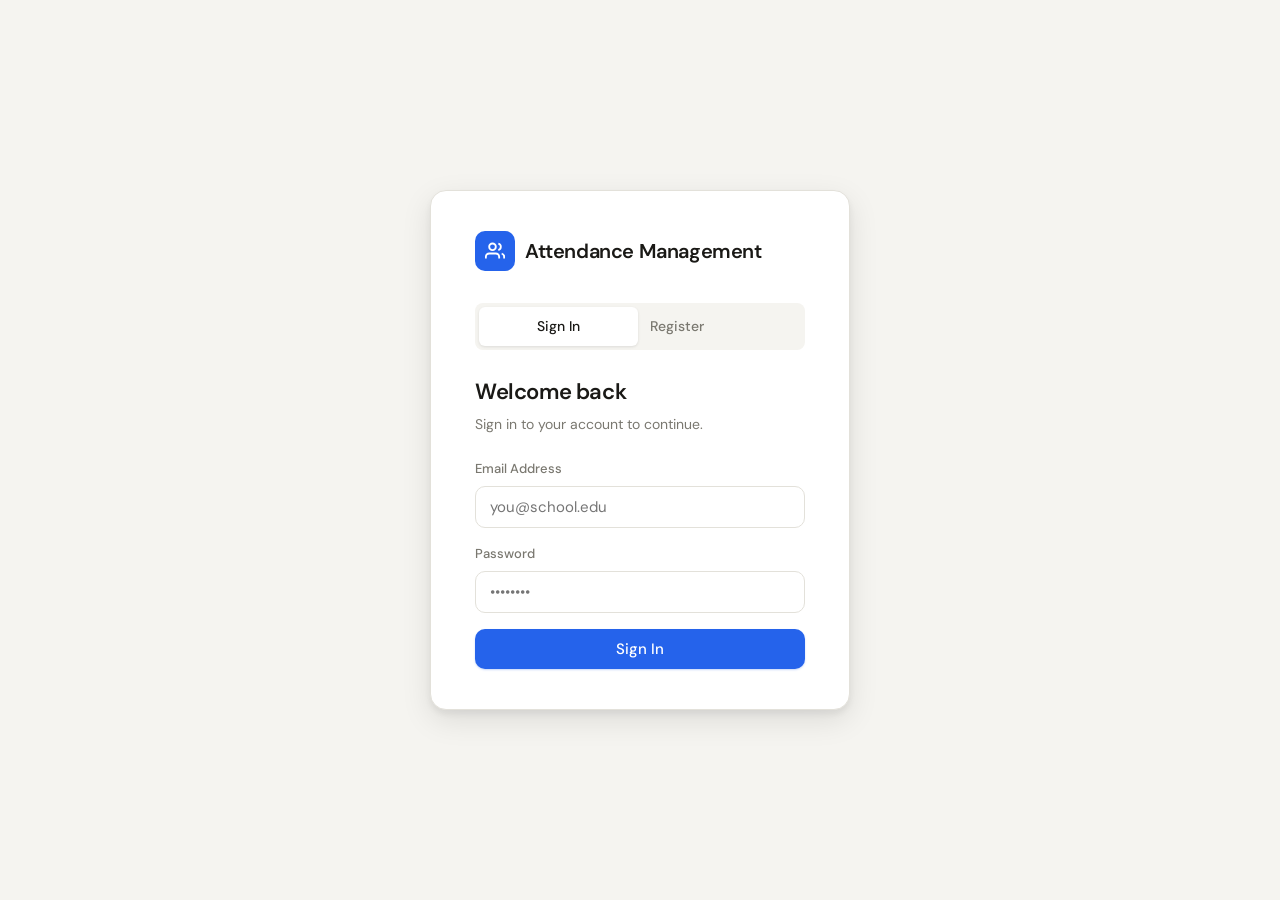
==== Attendance-System/Front-End/index.html @ 4b064007 "first commit" ====
<!DOCTYPE html>
<html lang="en">
<head>
<meta charset="UTF-8"/>
<meta name="viewport" content="width=device-width, initial-scale=1.0"/>
<title>Attendance Management</title>
<link rel="preconnect" href="https://fonts.googleapis.com"/>
<link rel="preconnect" href="https://fonts.gstatic.com" crossorigin/>
<link href="https://fonts.googleapis.com/css2?family=DM+Sans:ital,opsz,wght@0,9..40,300;0,9..40,400;0,9..40,500;0,9..40,600;1,9..40,300&family=DM+Mono:wght@400;500&display=swap" rel="stylesheet"/>
<link rel="stylesheet" href="styles.css">
</head>
<body>

<!-- ═══════════════════════════════════════════════════════════════
     AUTH PAGE
════════════════════════════════════════════════════════════════════ -->
<div id="auth-page" class="page active">
  <div class="auth-card">

    <div class="auth-logo">
      <div class="logo-icon">
        <svg width="20" height="20" viewBox="0 0 24 24" fill="none" stroke="currentColor" stroke-width="2.2"><path d="M17 21v-2a4 4 0 0 0-4-4H5a4 4 0 0 0-4 4v2"/><circle cx="9" cy="7" r="4"/><path d="M23 21v-2a4 4 0 0 0-3-3.87"/><path d="M16 3.13a4 4 0 0 1 0 7.75"/></svg>
      </div>
      <span>Attendance Management</span>
    </div>

    <div class="auth-tabs">
      <button class="auth-tab active" onclick="switchAuthTab('login')">Sign In</button>
      <a class="auth-tab" href="register.html">Register</a>
    </div>

    <!-- LOGIN -->
    <div id="login-form" class="auth-form active">
      <h2 class="form-title">Welcome back</h2>
      <p class="form-sub">Sign in to your account to continue.</p>

      <div id="login-alert" class="alert alert-error">
        <svg width="15" height="15" viewBox="0 0 24 24" fill="none" stroke="currentColor" stroke-width="2"><circle cx="12" cy="12" r="10"/><line x1="15" y1="9" x2="9" y2="15"/><line x1="9" y1="9" x2="15" y2="15"/></svg>
        <span id="login-alert-msg"></span>
      </div>

      <div class="field">
        <label>Email Address</label>
        <input type="email" id="login-email" placeholder="you@school.edu"/>
      </div>
      <div class="field">
        <label>Password</label>
        <input type="password" id="login-password" placeholder="••••••••"
               onkeydown="if(event.key==='Enter')doLogin()"/>
      </div>

      <button class="btn btn-primary btn-full" onclick="doLogin()">
        <span id="login-btn-text">Sign In</span>
        <div class="spinner" id="login-spinner"></div>
      </button>
    </div>

  </div>
</div><!-- /#auth-page -->




</body>
<script src="script.js"></script>
</html>
---- Attendance-System/Front-End/styles.css ----
/* ── Reset & Variables ─────────────────────────────── */
*, *::before, *::after { box-sizing: border-box; margin: 0; padding: 0; }

:root {
  --bg:       #F5F4F0;
  --surface:  #FFFFFF;
  --border:   #E3E1DA;
  --text:     #1A1916;
  --muted:    #7A7870;
  --accent:   #2563EB;
  --accent-h: #1D4ED8;
  --green:    #16A34A;
  --green-bg: #F0FDF4;
  --amber:    #D97706;
  --amber-bg: #FFFBEB;
  --red:      #DC2626;
  --red-bg:   #FEF2F2;
  --radius:   10px;
  --shadow:   0 1px 3px rgba(0,0,0,.08), 0 4px 16px rgba(0,0,0,.05);
  --shadow-lg:0 4px 6px rgba(0,0,0,.06), 0 10px 30px rgba(0,0,0,.10);
  --font:     'DM Sans', sans-serif;
  --mono:     'DM Mono', monospace;
}

body {
  font-family: var(--font);
  background: var(--bg);
  color: var(--text);
  min-height: 100vh;
  font-size: 15px;
  line-height: 1.6;
}

/* ── Page skeleton ─────────────────────────────────── */
.page { display: none; }
.page.active { display: block; }

/* ── Auth Page ─────────────────────────────────────── */
#auth-page {
  min-height: 100vh;
  display: flex;
  align-items: center;
  justify-content: center;
  padding: 24px;
  background: var(--bg);
}

.auth-card {
  background: var(--surface);
  border: 1px solid var(--border);
  border-radius: 16px;
  padding: 40px 44px;
  width: 100%;
  max-width: 420px;
  box-shadow: var(--shadow-lg);
  animation: slideUp .35s ease;
}

.auth-logo {
  display: flex;
  align-items: center;
  gap: 10px;
  margin-bottom: 32px;
}
.auth-logo .logo-icon {
  width: 40px; height: 40px;
  background: var(--accent);
  border-radius: 10px;
  display: flex; align-items: center; justify-content: center;
}
.auth-logo .logo-icon svg { color: #fff; }
.auth-logo span {
  font-size: 20px; font-weight: 600; letter-spacing: -.4px;
}

.auth-tabs {
  display: flex;
  gap: 4px;
  background: var(--bg);
  border-radius: 8px;
  padding: 4px;
  margin-bottom: 24px;
}
.auth-tab {
  flex: 1; padding: 8px;
  border: none; background: transparent;
  border-radius: 6px; cursor: pointer;
  font-family: var(--font); font-size: 14px; font-weight: 500;
  color: var(--muted); transition: all .2s;
  text-decoration: none;
}
.auth-tab.active {
  background: var(--surface);
  color: var(--text);
  box-shadow: 0 1px 3px rgba(0,0,0,.1);
}

.auth-form { display: none; }
.auth-form.active { display: block; }

h2.form-title {
  font-size: 22px; font-weight: 600;
  letter-spacing: -.4px; margin-bottom: 4px;
}
.form-sub { color: var(--muted); font-size: 14px; margin-bottom: 24px; }

/* ── Form Controls ─────────────────────────────────── */
.field { margin-bottom: 16px; }
.field label {
  display: block;
  font-size: 13px; font-weight: 500;
  color: var(--muted); margin-bottom: 6px;
}
.field input, .field select, .field textarea {
  width: 100%;
  padding: 10px 14px;
  border: 1px solid var(--border);
  border-radius: var(--radius);
  font-family: var(--font); font-size: 15px;
  background: var(--surface); color: var(--text);
  outline: none;
  transition: border-color .2s, box-shadow .2s;
}
.field input:focus, .field select:focus, .field textarea:focus {
  border-color: var(--accent);
  box-shadow: 0 0 0 3px rgba(37,99,235,.12);
}
.field-row { display: grid; grid-template-columns: 1fr 1fr; gap: 12px; }

/* Role Toggle */
.role-toggle {
  display: flex; gap: 8px; margin-bottom: 16px;
}
.role-btn {
  flex: 1; padding: 10px 8px;
  border: 1px solid var(--border);
  border-radius: var(--radius); background: var(--surface);
  cursor: pointer; font-family: var(--font);
  font-size: 14px; font-weight: 500;
  color: var(--muted); transition: all .2s;
  display: flex; align-items: center; justify-content: center; gap: 6px;
}
.role-btn.active {
  border-color: var(--accent);
  background: #EFF6FF;
  color: var(--accent);
}

/* ── Buttons ───────────────────────────────────────── */
.btn {
  display: inline-flex; align-items: center; justify-content: center;
  gap: 7px; padding: 10px 20px;
  border: none; border-radius: var(--radius);
  font-family: var(--font); font-size: 15px; font-weight: 500;
  cursor: pointer; transition: all .15s; text-decoration: none;
}
.btn-primary {
  background: var(--accent); color: #fff;
  box-shadow: 0 1px 2px rgba(37,99,235,.25);
}
.btn-primary:hover { background: var(--accent-h); }
.btn-primary:active { transform: translateY(1px); }

.btn-ghost {
  background: transparent; color: var(--muted); border: 1px solid var(--border);
}
.btn-ghost:hover { background: var(--bg); color: var(--text); }

.btn-danger { background: var(--red-bg); color: var(--red); border: 1px solid #FECACA; }
.btn-danger:hover { background: #FEE2E2; }

.btn-sm { padding: 6px 14px; font-size: 13px; }
.btn-full { width: 100%; }

.btn[disabled] { opacity:.5; cursor:not-allowed; }

/* ── App Shell ─────────────────────────────────────── */
#app-page {
  min-height: 100vh;
  display: flex; flex-direction: column;
}

/* ── Top Nav ───────────────────────────────────────── */
.topnav {
  background: var(--surface);
  border-bottom: 1px solid var(--border);
  padding: 0 24px;
  height: 58px;
  display: flex; align-items: center; justify-content: space-between;
  position: sticky; top: 0; z-index: 100;
}
.nav-brand { display: flex; align-items: center; gap: 8px; font-weight: 600; font-size: 16px; }
.nav-brand .dot {
  width: 28px; height: 28px; background: var(--accent);
  border-radius: 7px; display: flex; align-items: center; justify-content: center;
}
.nav-brand .dot svg { color: #fff; }
.nav-right { display: flex; align-items: center; gap: 12px; }
.nav-user {
  font-size: 13px; color: var(--muted);
}
.nav-user strong { color: var(--text); font-weight: 500; }

/* ── Sidebar + Content Layout ──────────────────────── */
.app-body {
  flex: 1; display: flex;
}
.sidebar {
  width: 220px; min-width: 220px;
  background: var(--surface);
  border-right: 1px solid var(--border);
  padding: 20px 12px;
  display: flex; flex-direction: column; gap: 4px;
}
.nav-item {
  display: flex; align-items: center; gap: 10px;
  padding: 9px 12px; border-radius: 8px;
  cursor: pointer; font-size: 14px; font-weight: 500;
  color: var(--muted); transition: all .15s;
  border: none; background: transparent;
  font-family: var(--font); width: 100%;
}
.nav-item:hover { background: var(--bg); color: var(--text); }
.nav-item.active { background: #EFF6FF; color: var(--accent); }
.nav-item svg { flex-shrink: 0; }

.content {
  flex: 1; padding: 28px 32px;
  overflow-y: auto; max-width: 1000px;
}

/* ── Panel / View ──────────────────────────────────── */
.panel { display: none; }
.panel.active { display: block; }

.panel-header {
  margin-bottom: 24px;
  display: flex; align-items: flex-start;
  justify-content: space-between; gap: 16px;
}
.panel-header h1 {
  font-size: 22px; font-weight: 600; letter-spacing: -.4px;
}
.panel-header p { font-size: 14px; color: var(--muted); margin-top: 2px; }

/* ── Cards ─────────────────────────────────────────── */
.card {
  background: var(--surface);
  border: 1px solid var(--border);
  border-radius: 12px;
  padding: 24px;
  box-shadow: var(--shadow);
}

.stat-grid {
  display: grid; grid-template-columns: repeat(auto-fit, minmax(150px,1fr));
  gap: 16px; margin-bottom: 28px;
}
.stat-card {
  background: var(--surface);
  border: 1px solid var(--border);
  border-radius: 12px;
  padding: 20px 22px;
}
.stat-card .stat-label {
  font-size: 12px; font-weight: 500;
  color: var(--muted); text-transform: uppercase; letter-spacing: .6px;
}
.stat-card .stat-value {
  font-size: 32px; font-weight: 600; letter-spacing: -1px;
  margin-top: 4px;
}

/* ── Table ─────────────────────────────────────────── */
.table-wrap {
  overflow-x: auto; border-radius: 10px;
  border: 1px solid var(--border);
}
table {
  width: 100%; border-collapse: collapse;
  font-size: 14px;
}
thead th {
  background: var(--bg); padding: 11px 16px;
  text-align: left; font-size: 12px; font-weight: 600;
  color: var(--muted); text-transform: uppercase; letter-spacing: .6px;
  border-bottom: 1px solid var(--border);
}
tbody tr { border-bottom: 1px solid var(--border); }
tbody tr:last-child { border-bottom: none; }
tbody td { padding: 12px 16px; }
tbody tr:hover { background: var(--bg); }

/* ── Badge ─────────────────────────────────────────── */
.badge {
  display: inline-flex; align-items: center; gap: 5px;
  padding: 3px 9px; border-radius: 20px;
  font-size: 12px; font-weight: 500;
}
.badge-green  { background: var(--green-bg); color: var(--green); }
.badge-amber  { background: var(--amber-bg); color: var(--amber); }
.badge-blue   { background: #EFF6FF; color: var(--accent); }
.badge-muted  { background: var(--bg); color: var(--muted); }

/* ── Code Display ──────────────────────────────────── */
.session-code {
  display: inline-block;
  font-family: var(--mono);
  font-size: 26px; letter-spacing: 6px;
  font-weight: 500;
  color: var(--accent);
  background: #EFF6FF;
  border: 2px dashed #BFDBFE;
  border-radius: 10px;
  padding: 14px 24px;
}

/* ── Confirm Box (Student) ─────────────────────────── */
.confirm-box {
  max-width: 440px;
}
.code-input-big {
  font-family: var(--mono);
  font-size: 24px; letter-spacing: 8px;
  text-align: center; text-transform: uppercase;
}

/* ── Alert ─────────────────────────────────────────── */
.alert {
  padding: 12px 16px; border-radius: var(--radius);
  font-size: 14px; margin-bottom: 16px;
  display: flex; align-items: center; gap: 8px;
}
.alert-error   { background: var(--red-bg);   color: var(--red);   border: 1px solid #FECACA; }
.alert-success { background: var(--green-bg); color: var(--green); border: 1px solid #BBF7D0; }
.alert-info    { background: #EFF6FF;          color: var(--accent);border: 1px solid #BFDBFE; }
.alert { display:none; }
.alert.show { display:flex; }

/* ── Modal ─────────────────────────────────────────── */
.overlay {
  position: fixed; inset: 0;
  background: rgba(0,0,0,.35);
  display: none; align-items: center; justify-content: center;
  z-index: 200; padding: 24px;
}
.overlay.open { display: flex; }
.modal {
  background: var(--surface); border-radius: 14px;
  padding: 28px 32px; width: 100%; max-width: 480px;
  box-shadow: var(--shadow-lg);
  animation: slideUp .25s ease;
}
.modal-header {
  display: flex; align-items: center; justify-content: space-between;
  margin-bottom: 20px;
}
.modal-title { font-size: 18px; font-weight: 600; letter-spacing: -.3px; }
.close-btn {
  background: none; border: none; cursor: pointer;
  color: var(--muted); padding: 4px; border-radius: 6px;
  transition: .15s;
}
.close-btn:hover { background: var(--bg); color: var(--text); }

/* ── Empty State ───────────────────────────────────── */
.empty {
  text-align: center; padding: 48px 24px;
  color: var(--muted);
}
.empty-icon { font-size: 36px; margin-bottom: 12px; }
.empty p { font-size: 14px; }

/* ── Loading Spinner ───────────────────────────────── */
.spinner {
  width: 18px; height: 18px; border-radius: 50%;
  border: 2px solid rgba(255,255,255,.4);
  border-top-color: #fff;
  animation: spin .7s linear infinite;
  display: none;
}
.spinner.show { display: inline-block; }

/* ── Animations ────────────────────────────────────── */
@keyframes slideUp {
  from { opacity:0; transform: translateY(16px); }
  to   { opacity:1; transform: translateY(0); }
}
@keyframes spin {
  to { transform: rotate(360deg); }
}

/* ── Responsive ────────────────────────────────────── */
@media (max-width: 680px) {
  .sidebar { display: none; }
  .content { padding: 20px 16px; }
  .auth-card { padding: 28px 24px; }
}
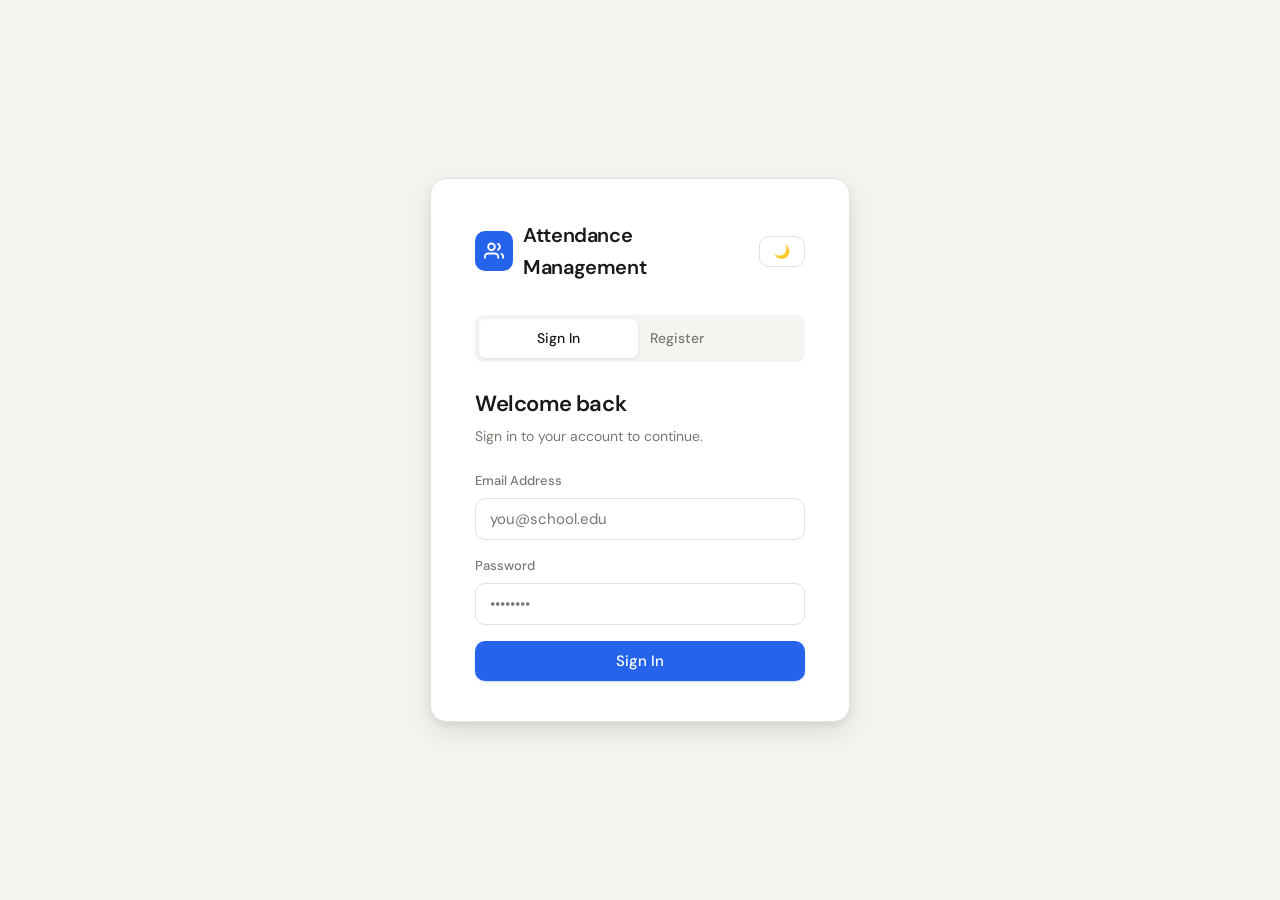
==== commit 5015255e: "Betch Co-authored-by: Copilot <copilot@github.com>" ====
--- a/Attendance-System/Front-End/index.html
+++ b/Attendance-System/Front-End/index.html
@@ -22,6 +22,7 @@
         <svg width="20" height="20" viewBox="0 0 24 24" fill="none" stroke="currentColor" stroke-width="2.2"><path d="M17 21v-2a4 4 0 0 0-4-4H5a4 4 0 0 0-4 4v2"/><circle cx="9" cy="7" r="4"/><path d="M23 21v-2a4 4 0 0 0-3-3.87"/><path d="M16 3.13a4 4 0 0 1 0 7.75"/></svg>
       </div>
       <span>Attendance Management</span>
+      <button class="btn btn-ghost btn-sm" id="theme-toggle" onclick="toggleTheme()" style="margin-left: auto;">🌙</button>
     </div>
 
     <div class="auth-tabs">
--- a/Attendance-System/Front-End/styles.css
+++ b/Attendance-System/Front-End/styles.css
@@ -22,6 +22,24 @@
   --mono:     'DM Mono', monospace;
 }
 
+.dark {
+  --bg:       #242528;
+  --surface:  #2f3238;
+  --border:   #41454f;
+  --text:     #f3f4f6;
+  --muted:    #c0c4cc;
+  --accent:   #60a5fa;
+  --accent-h: #3b82f6;
+  --green:    #34d399;
+  --green-bg: #133d2c;
+  --amber:    #fbbf24;
+  --amber-bg: #63471a;
+  --red:      #f87171;
+  --red-bg:   #7f1d1d;
+  --shadow:   0 1px 3px rgba(0,0,0,.2), 0 4px 16px rgba(0,0,0,.14);
+  --shadow-lg:0 4px 6px rgba(0,0,0,.24), 0 10px 30px rgba(0,0,0,.2);
+}
+
 body {
   font-family: var(--font);
   background: var(--bg);
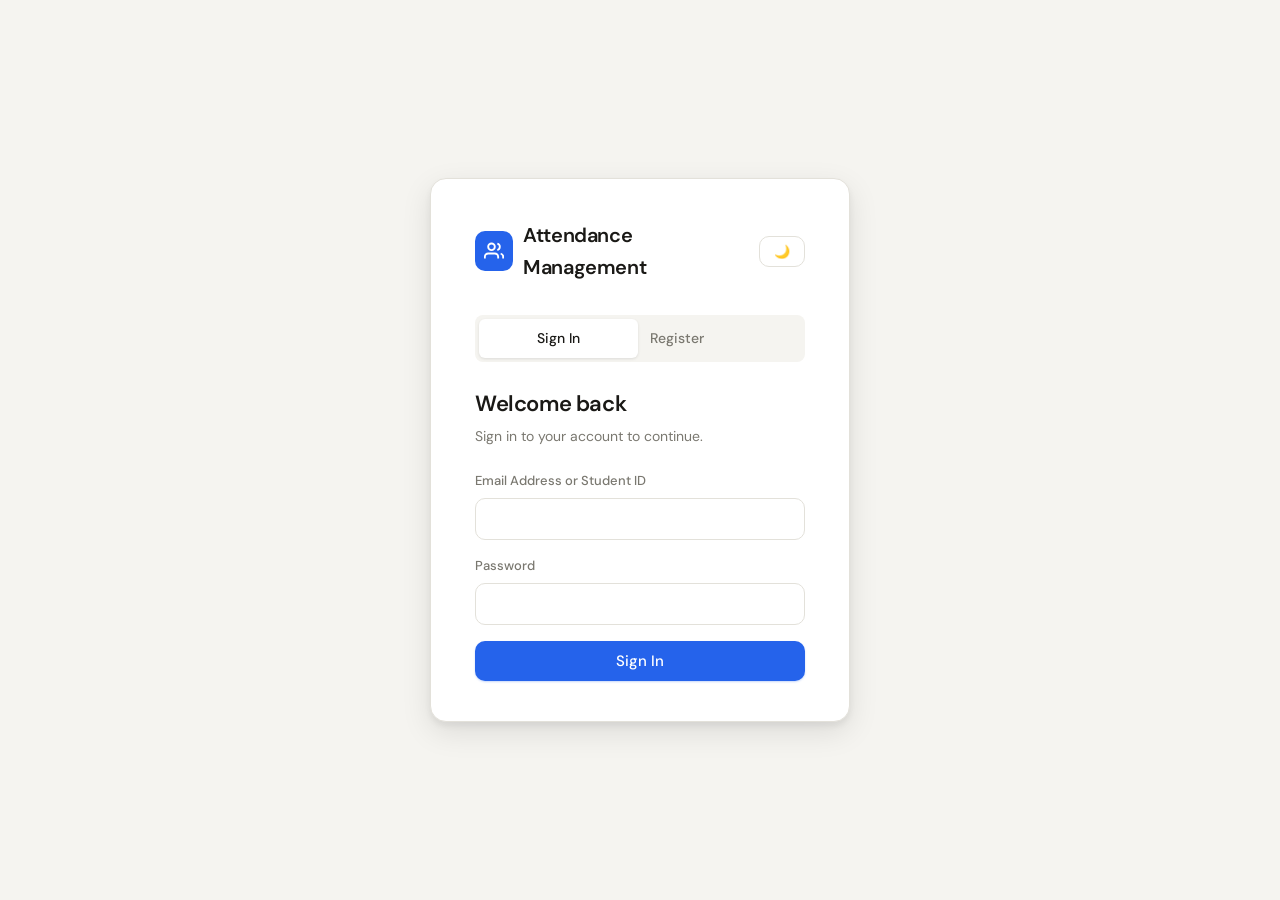
==== commit 2a746893: "commit" ====
--- a/Attendance-System/Front-End/index.html
+++ b/Attendance-System/Front-End/index.html
@@ -41,12 +41,12 @@
       </div>
 
       <div class="field">
-        <label>Email Address</label>
-        <input type="email" id="login-email" placeholder="you@school.edu"/>
+        <label>Email Address or Student ID</label>
+        <input type="text" id="login-email"/>
       </div>
       <div class="field">
         <label>Password</label>
-        <input type="password" id="login-password" placeholder="••••••••"
+        <input type="password" id="login-password"
                onkeydown="if(event.key==='Enter')doLogin()"/>
       </div>
 
--- a/Attendance-System/Front-End/styles.css
+++ b/Attendance-System/Front-End/styles.css
@@ -183,6 +183,12 @@
   background: transparent; color: var(--muted); border: 1px solid var(--border);
 }
 .btn-ghost:hover { background: var(--bg); color: var(--text); }
+.btn-ghost.active,
+.btn-ghost.active:hover {
+  background: rgba(37, 99, 235, 0.08);
+  color: var(--accent);
+  border-color: var(--accent);
+}
 
 .btn-danger { background: var(--red-bg); color: var(--red); border: 1px solid #FECACA; }
 .btn-danger:hover { background: #FEE2E2; }
@@ -317,6 +323,7 @@
 }
 .badge-green  { background: var(--green-bg); color: var(--green); }
 .badge-amber  { background: var(--amber-bg); color: var(--amber); }
+.badge-red    { background: var(--red-bg); color: var(--red); }
 .badge-blue   { background: #EFF6FF; color: var(--accent); }
 .badge-muted  { background: var(--bg); color: var(--muted); }
 
